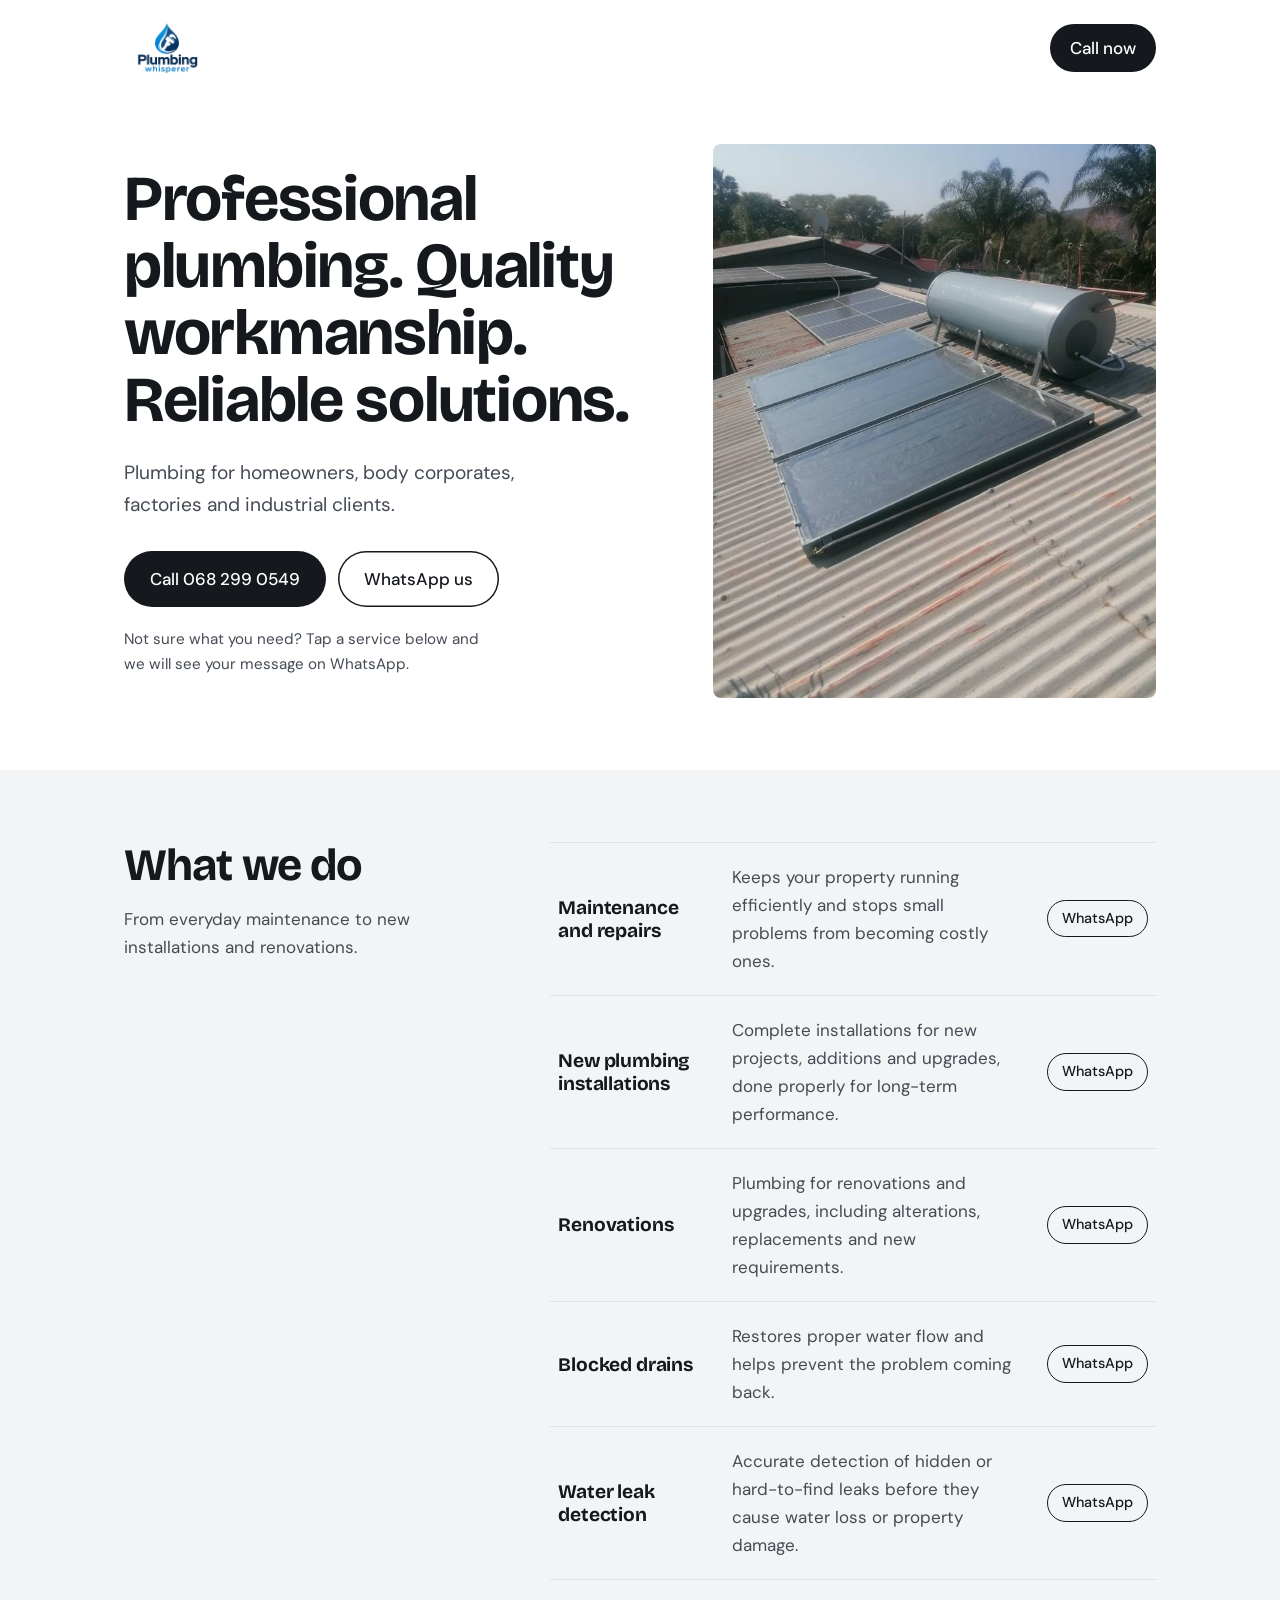
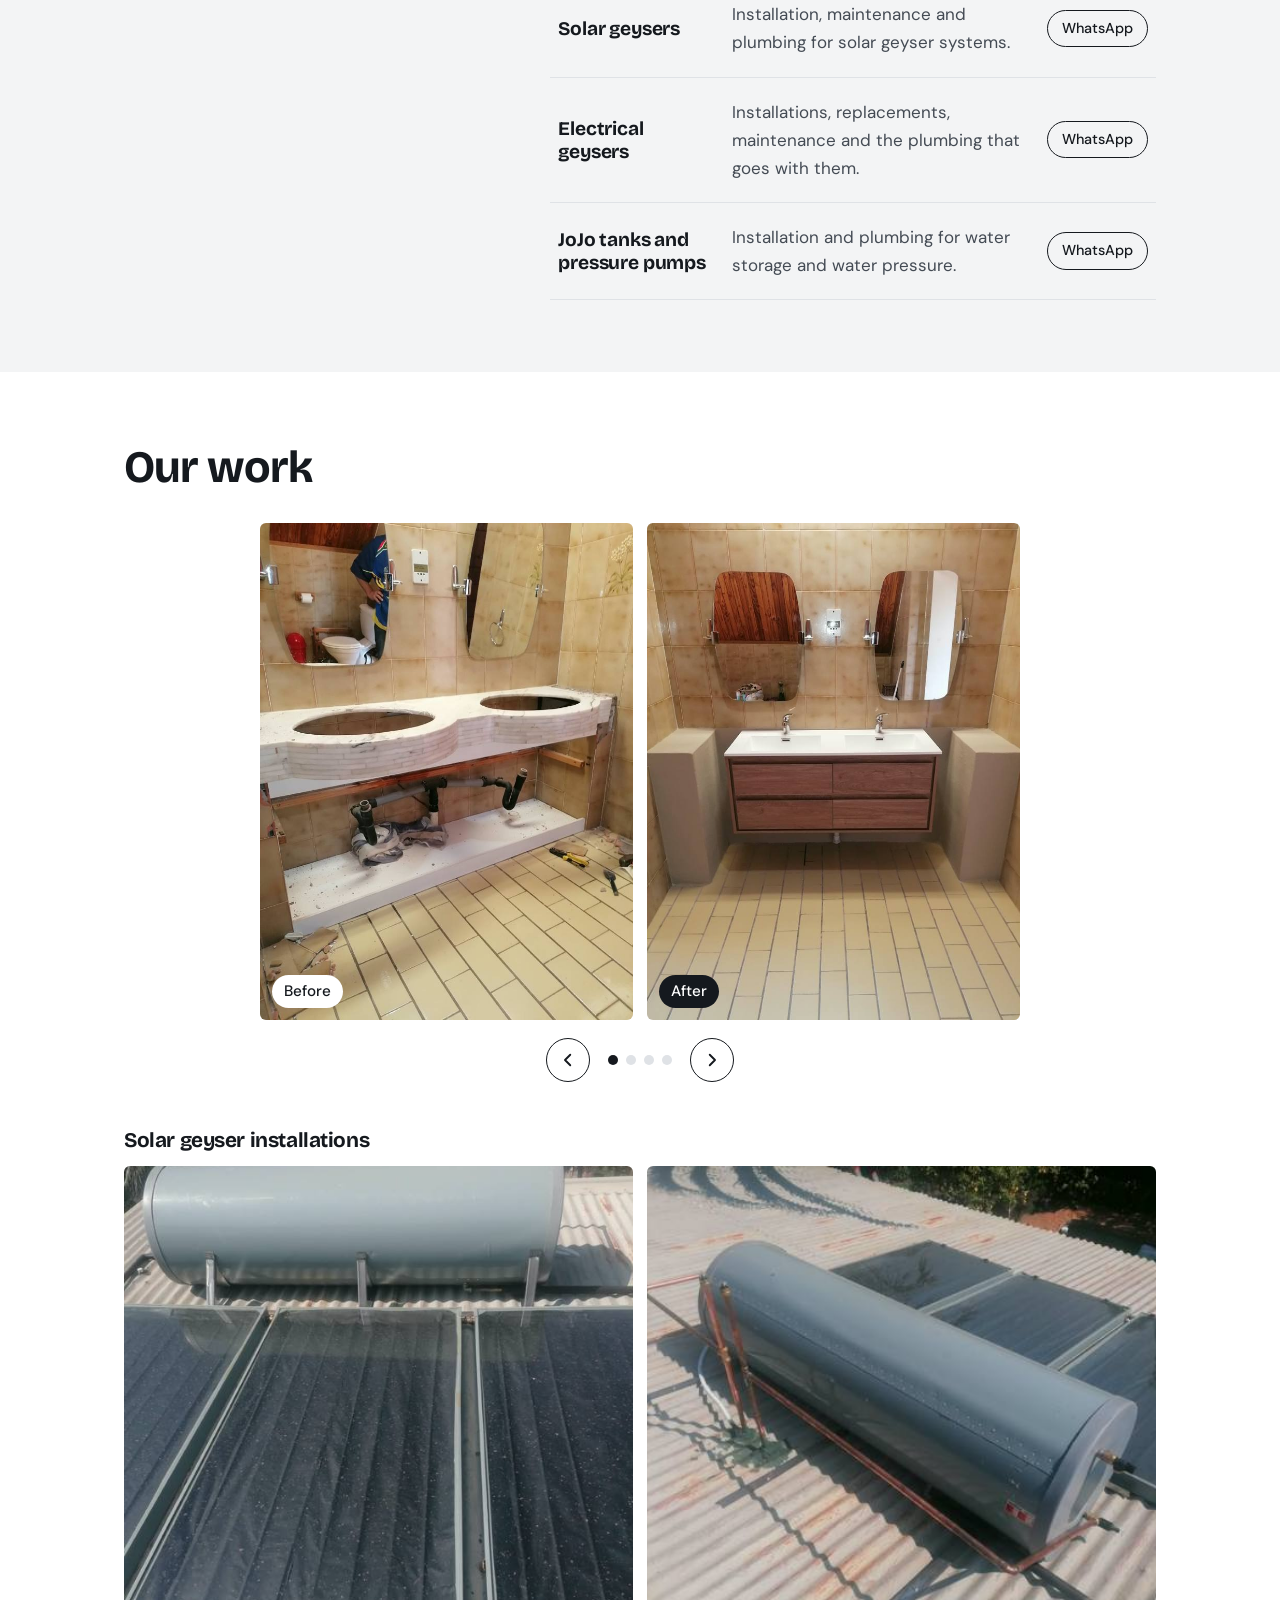
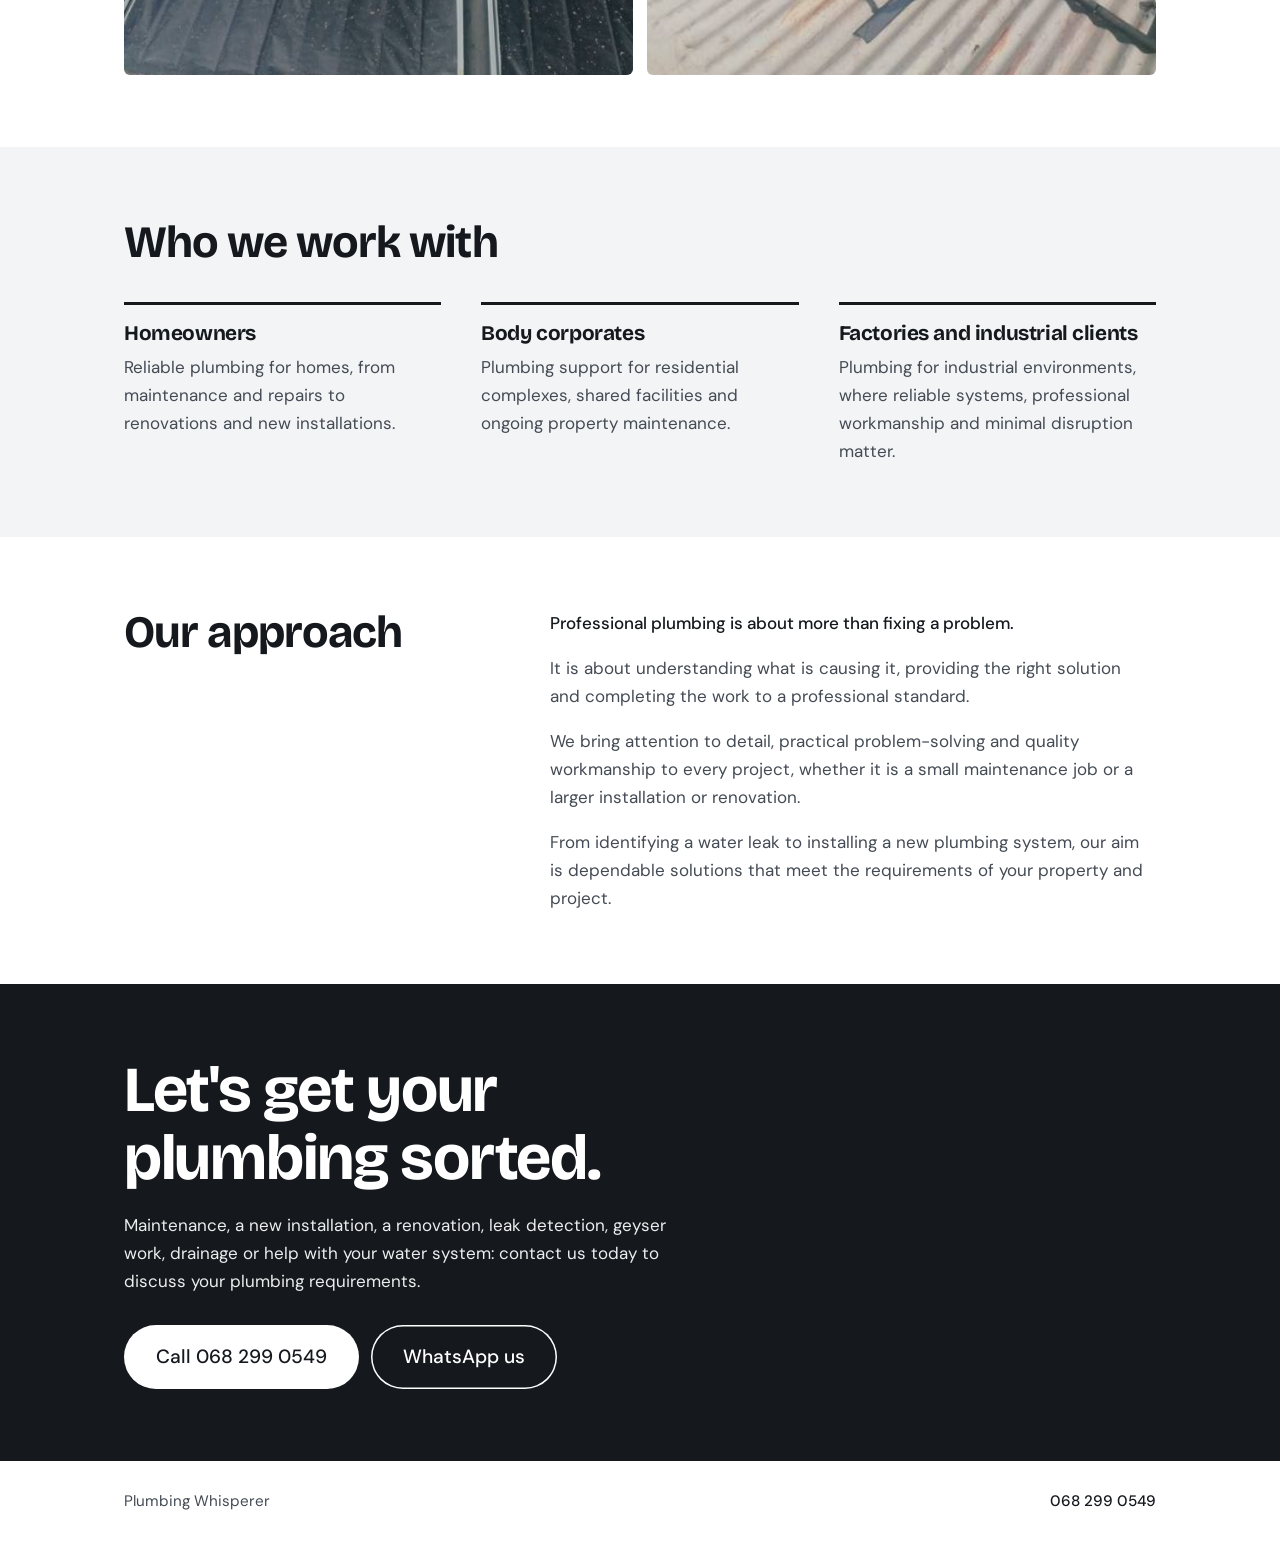
==== index.html @ 0b15be9b "Add files via upload" ====
<!DOCTYPE html>
<html lang="en">
<head>
<meta charset="utf-8">
<meta name="viewport" content="width=device-width, initial-scale=1, viewport-fit=cover">
<title>Plumbing Whisperer | Professional plumbing and leak detection</title>
<meta name="description" content="Professional plumbing for homes, body corporates and industrial clients: maintenance, installations, renovations, drains, leak detection, geysers and JoJo tanks.">
<link rel="preconnect" href="https://fonts.googleapis.com">
<link rel="preconnect" href="https://fonts.gstatic.com" crossorigin>
<link href="https://fonts.googleapis.com/css2?family=Bricolage+Grotesque:opsz,wght@12..96,500;12..96,700&family=DM+Sans:wght@400;500&display=swap" rel="stylesheet">
<style>
:root{
  --bg:#fff;--tint:#f3f4f5;--ink:#15191e;--text:#444b54;--blue:#15191e;--water:#cfd3d8;--line:#dfe2e6;--on-blue:#fff;color-scheme:light;
  box-sizing:border-box;padding-top:env(safe-area-inset-top,0px);padding-bottom:env(safe-area-inset-bottom,0px);
}
*,*::before,*::after{box-sizing:inherit}
html{scroll-behavior:smooth;scroll-padding-top:env(safe-area-inset-top,0px)}
body{margin:0;background:var(--bg);color:var(--text);font:400 1.0625rem/1.65 "DM Sans",system-ui,sans-serif}
h1,h2,h3{font-family:"Bricolage Grotesque","DM Sans",system-ui,sans-serif;color:var(--ink);margin:0;line-height:1.05;letter-spacing:-.02em}
p{margin:0 0 1em}
.wrap{max-width:1080px;margin:0 auto;padding:0 24px}
:focus-visible{outline:3px solid var(--blue);outline-offset:3px}
header{display:flex;align-items:center;justify-content:space-between;padding:16px 0}
.logo{background:#fff;border-radius:10px;padding:6px 12px;display:block}
.logo img{height:52px;width:auto;display:block}
.btn{display:inline-block;background:var(--blue);color:var(--on-blue);font-weight:500;text-decoration:none;padding:14px 26px;border-radius:999px;transition:transform .15s}
.btn:hover{transform:translateY(-2px)}
.btn.ghost{background:transparent;color:var(--ink);box-shadow:inset 0 0 0 1.5px var(--ink)}
header .btn{padding:10px 20px}
.actions{display:flex;flex-wrap:wrap;gap:12px}

.hero{padding:48px 0 72px}
.hero .wrap{display:grid;grid-template-columns:1.1fr .9fr;gap:48px;align-items:center}
.hero img{width:100%;aspect-ratio:4/5;object-fit:cover;border-radius:8px;display:block}
.hero h1{font-size:clamp(2.3rem,5.4vw,4rem);font-weight:700;max-width:15ch}
.hero p{max-width:36ch;font-size:1.2rem;margin:24px 0 30px}
.hero .hint{font-size:.95rem;margin:20px 0 0}

section{padding:72px 0}
.tint{background:var(--tint)}
.split{display:grid;grid-template-columns:1fr 1.6fr;gap:48px}
h2{font-size:clamp(1.9rem,4vw,2.8rem);font-weight:700}
.split h2+p{margin-top:16px;max-width:30ch}
.list{list-style:none;margin:0;padding:0}
.list li{border-top:1px solid var(--line)}
.list a{display:grid;grid-template-columns:minmax(150px,1fr) 2fr auto;gap:24px;align-items:center;padding:20px 8px;text-decoration:none;color:inherit;transition:background .15s}
.list a:hover{background:var(--bg)}
.go{font-size:.9rem;font-weight:500;color:var(--ink);border:1.5px solid var(--ink);border-radius:999px;padding:6px 14px}
.list li:last-child{border-bottom:1px solid var(--line)}
.list h3{font-size:1.2rem;letter-spacing:-.01em;line-height:1.2}
.list p{margin:0}

.pair{display:grid;grid-template-columns:1fr 1fr;gap:14px;margin-top:32px}
.pair figure,.strip figure{margin:0;position:relative;overflow:hidden;border-radius:6px;background:var(--line)}
.pair img{width:100%;aspect-ratio:3/4;object-fit:cover;display:block}
.pair figcaption{position:absolute;left:12px;bottom:12px;background:var(--bg);color:var(--ink);font-weight:500;font-size:.95rem;padding:4px 12px;border-radius:999px}
.pair .after figcaption{background:var(--blue);color:var(--on-blue)}
.carousel{max-width:760px;margin:32px auto 0}
.track{display:flex;gap:16px;overflow-x:auto;scroll-snap-type:x mandatory;scrollbar-width:none;-webkit-overflow-scrolling:touch}
.track::-webkit-scrollbar{display:none}
.slide{flex:0 0 100%;scroll-snap-align:center}
.slide .pair{margin:0}
.ctrl{display:flex;align-items:center;justify-content:center;gap:18px;margin-top:18px}
.nav{width:44px;height:44px;border-radius:50%;border:1.5px solid var(--ink);background:var(--bg);color:var(--ink);display:grid;place-items:center;cursor:pointer}
.nav:hover{background:var(--ink);color:var(--bg)}
.dots{display:flex;gap:8px}
.dots button{width:10px;height:10px;border-radius:50%;border:0;padding:0;background:var(--line);cursor:pointer}
.dots button[aria-current="true"]{background:var(--ink)}
@media (prefers-reduced-motion:no-preference){.track{scroll-behavior:smooth}}
.strip{display:grid;grid-template-columns:repeat(2,1fr);gap:14px;margin-top:14px}
.strip img{width:100%;aspect-ratio:1/1;object-fit:cover;display:block}
.sub{margin-top:48px;font-size:1.3rem}

.who{display:grid;grid-template-columns:repeat(3,1fr);gap:40px;margin-top:36px}
.who div{border-top:3px solid var(--blue);padding-top:18px}
.who h3{font-size:1.3rem;margin-bottom:8px}
.who p{margin:0}
.prose{max-width:60ch}
.prose p:last-child{margin:0}
.lead{color:var(--ink);font-weight:500}

.cta{background:var(--blue);color:var(--on-blue)}
.cta h2{color:var(--on-blue);font-size:clamp(2.2rem,6vw,4rem);max-width:14ch}
.cta p{max-width:46ch;margin:20px 0 30px;opacity:.92}
.cta .btn{background:var(--on-blue);color:var(--blue);font-size:1.2rem;padding:16px 32px}
.cta .btn.ghost{background:transparent;color:var(--on-blue);box-shadow:inset 0 0 0 1.5px var(--on-blue)}
.bar{display:none}
footer{padding:28px 0;font-size:.95rem}
footer .wrap{display:flex;flex-wrap:wrap;justify-content:space-between;gap:12px}
footer a{text-decoration:none;color:var(--ink);font-weight:500}

@media (max-width:760px){
  .split,.who{grid-template-columns:1fr}
  .list li{grid-template-columns:1fr;gap:6px}
  .hero{padding:44px 0 68px}
  section{padding:56px 0}
  .logo img{height:44px}
  .hero .wrap{grid-template-columns:1fr;gap:32px}
  .hero img{aspect-ratio:4/3}
  .list a{grid-template-columns:1fr auto;gap:6px 12px}
  .list a p{grid-column:1/2;grid-row:2}
  .list a .go{grid-column:2;grid-row:1/3}
  .bar{display:grid;grid-template-columns:1fr 1fr;gap:10px;position:fixed;left:0;right:0;bottom:0;z-index:5;background:var(--bg);border-top:1px solid var(--line);padding:10px 14px calc(10px + env(safe-area-inset-bottom,0px))}
  .bar .btn{text-align:center;padding:14px 10px}
  body{padding-bottom:84px}
}
</style>
</head>
<body>
<div class="wrap">
  <header>
    <a class="logo" href="#top" aria-label="Plumbing Whisperer home"><img src="[data-uri]" alt="Plumbing Whisperer"></a>
    <a class="btn" href="tel:+27682990549">Call now</a>
  </header>
</div>

<main id="top">
  <div class="hero">
        <div class="wrap">
      <div>
      <h1>Professional plumbing. Quality workmanship. Reliable solutions.</h1>
      <p>Plumbing for homeowners, body corporates, factories and industrial clients.</p>
      <div class="actions">
        <a class="btn" href="tel:+27682990549">Call 068 299 0549</a>
        <a class="btn ghost" href="https://wa.me/27682990549">WhatsApp us</a>
      </div>
      <p class="hint">Not sure what you need? Tap a service below and we will see your message on WhatsApp.</p>
      </div>
      <img src="[data-uri]" alt="Solar geyser and panels installed on a roof">
    </div>
  </div>

  <section class="tint">
    <div class="wrap split">
      <div>
        <h2>What we do</h2>
        <p>From everyday maintenance to new installations and renovations.</p>
      </div>
      <ul class="list">
        <li><a href="https://wa.me/27682990549?text=Hi%2C%20I%20need%20help%20with%3A%20maintenance%20and%20repairs"><h3>Maintenance and repairs</h3><p>Keeps your property running efficiently and stops small problems from becoming costly ones.</p><span class="go">WhatsApp</span></a></li>
        <li><a href="https://wa.me/27682990549?text=Hi%2C%20I%20need%20help%20with%3A%20new%20plumbing%20installations"><h3>New plumbing installations</h3><p>Complete installations for new projects, additions and upgrades, done properly for long-term performance.</p><span class="go">WhatsApp</span></a></li>
        <li><a href="https://wa.me/27682990549?text=Hi%2C%20I%20need%20help%20with%3A%20renovations"><h3>Renovations</h3><p>Plumbing for renovations and upgrades, including alterations, replacements and new requirements.</p><span class="go">WhatsApp</span></a></li>
        <li><a href="https://wa.me/27682990549?text=Hi%2C%20I%20need%20help%20with%3A%20blocked%20drains"><h3>Blocked drains</h3><p>Restores proper water flow and helps prevent the problem coming back.</p><span class="go">WhatsApp</span></a></li>
        <li><a href="https://wa.me/27682990549?text=Hi%2C%20I%20need%20help%20with%3A%20water%20leak%20detection"><h3>Water leak detection</h3><p>Accurate detection of hidden or hard-to-find leaks before they cause water loss or property damage.</p><span class="go">WhatsApp</span></a></li>
        <li><a href="https://wa.me/27682990549?text=Hi%2C%20I%20need%20help%20with%3A%20solar%20geysers"><h3>Solar geysers</h3><p>Installation, maintenance and plumbing for solar geyser systems.</p><span class="go">WhatsApp</span></a></li>
        <li><a href="https://wa.me/27682990549?text=Hi%2C%20I%20need%20help%20with%3A%20electrical%20geysers"><h3>Electrical geysers</h3><p>Installations, replacements, maintenance and the plumbing that goes with them.</p><span class="go">WhatsApp</span></a></li>
        <li><a href="https://wa.me/27682990549?text=Hi%2C%20I%20need%20help%20with%3A%20jojo%20tanks%20and%20pressure%20pumps"><h3>JoJo tanks and pressure pumps</h3><p>Installation and plumbing for water storage and water pressure.</p><span class="go">WhatsApp</span></a></li>
      </ul>
    </div>
  </section>

  <section>
    <div class="wrap">
      <h2>Our work</h2>
      <div class="carousel" role="region" aria-roledescription="carousel" aria-label="Before and after photos">
        <div class="track" tabindex="0"><div class="slide" role="group" aria-roledescription="slide"><div class="pair">
        <figure><img src="[data-uri]" alt="Bathroom basin area stripped out before the new vanity" loading="lazy"><figcaption>Before</figcaption></figure>
        <figure class="after"><img src="[data-uri]" alt="New double vanity installed in the bathroom" loading="lazy"><figcaption>After</figcaption></figure>
      </div></div><div class="slide" role="group" aria-roledescription="slide"><div class="pair">
        <figure><img src="[data-uri]" alt="Bare plastered wall with new water points" loading="lazy"><figcaption>Before</figcaption></figure>
        <figure class="after"><img src="[data-uri]" alt="Wall-hung vanity with two basins and taps" loading="lazy"><figcaption>After</figcaption></figure>
      </div></div><div class="slide" role="group" aria-roledescription="slide"><div class="pair"><figure><img src="[data-uri]" alt="Broken underground drain pipe in an excavated hole" loading="lazy"><figcaption>Before</figcaption></figure><figure class="after"><img src="[data-uri]" alt="New drain pipes fitted in the same hole" loading="lazy"><figcaption>After</figcaption></figure></div></div><div class="slide" role="group" aria-roledescription="slide"><div class="pair"><figure><img src="[data-uri]" alt="Close up of a cracked and broken drain fitting" loading="lazy"><figcaption>Before</figcaption></figure><figure class="after"><img src="[data-uri]" alt="Repaired drain with new pipework beside the manhole" loading="lazy"><figcaption>After</figcaption></figure></div></div></div>
        <div class="ctrl">
          <button class="nav prev" type="button" aria-label="Previous photos"><svg width="18" height="18" viewBox="0 0 24 24" fill="none" stroke="currentColor" stroke-width="2.5" stroke-linecap="round" stroke-linejoin="round"><path d="M15 5l-7 7 7 7"/></svg></button>
          <div class="dots"></div>
          <button class="nav next" type="button" aria-label="Next photos"><svg width="18" height="18" viewBox="0 0 24 24" fill="none" stroke="currentColor" stroke-width="2.5" stroke-linecap="round" stroke-linejoin="round"><path d="M9 5l7 7-7 7"/></svg></button>
        </div>
      </div>
      <h3 class="sub">Solar geyser installations</h3>
      <div class="strip">
        <figure><img src="[data-uri]" alt="Solar geyser panels and tank close up" loading="lazy"></figure>
        <figure><img src="[data-uri]" alt="Solar geyser tank with copper piping" loading="lazy"></figure>
      </div>
    </div>
  </section>

  <section class="tint">
    <div class="wrap">
      <h2>Who we work with</h2>
      <div class="who">
        <div><h3>Homeowners</h3><p>Reliable plumbing for homes, from maintenance and repairs to renovations and new installations.</p></div>
        <div><h3>Body corporates</h3><p>Plumbing support for residential complexes, shared facilities and ongoing property maintenance.</p></div>
        <div><h3>Factories and industrial clients</h3><p>Plumbing for industrial environments, where reliable systems, professional workmanship and minimal disruption matter.</p></div>
      </div>
    </div>
  </section>

  <section>
    <div class="wrap split">
      <h2>Our approach</h2>
      <div class="prose">
        <p class="lead">Professional plumbing is about more than fixing a problem.</p>
        <p>It is about understanding what is causing it, providing the right solution and completing the work to a professional standard.</p>
        <p>We bring attention to detail, practical problem-solving and quality workmanship to every project, whether it is a small maintenance job or a larger installation or renovation.</p>
        <p>From identifying a water leak to installing a new plumbing system, our aim is dependable solutions that meet the requirements of your property and project.</p>
      </div>
    </div>
  </section>

  <section class="cta">
    <div class="wrap">
      <h2>Let's get your plumbing sorted.</h2>
      <p>Maintenance, a new installation, a renovation, leak detection, geyser work, drainage or help with your water system: contact us today to discuss your plumbing requirements.</p>
      <div class="actions">
        <a class="btn" href="tel:+27682990549">Call 068 299 0549</a>
        <a class="btn ghost" href="https://wa.me/27682990549">WhatsApp us</a>
      </div>
    </div>
  </section>
</main>

<footer>
  <div class="wrap">
    <span>Plumbing Whisperer</span>
    <a href="tel:+27682990549">068 299 0549</a>
  </div>
</footer>
<div class="bar"><a class="btn" href="tel:+27682990549">Call now</a><a class="btn ghost" href="https://wa.me/27682990549">WhatsApp</a></div>
<script>
(function(){
  var t=document.querySelector('.track'); if(!t) return;
  var slides=t.querySelectorAll('.slide'), dots=document.querySelector('.dots');
  slides.forEach(function(_,i){var d=document.createElement('button');d.type='button';d.setAttribute('aria-label','Go to photos '+(i+1));d.onclick=function(){t.scrollTo({left:slides[i].offsetLeft-t.offsetLeft})};dots.appendChild(d)});
  function upd(){var i=Math.round(t.scrollLeft/(slides[0].offsetWidth+16));dots.querySelectorAll('button').forEach(function(d,j){d.setAttribute('aria-current',j===i?'true':'false')})}
  t.addEventListener('scroll',upd,{passive:true}); upd();
  document.querySelector('.prev').onclick=function(){t.scrollBy({left:-t.clientWidth})};
  document.querySelector('.next').onclick=function(){t.scrollBy({left:t.clientWidth})};
})();
</script>
</body>
</html>
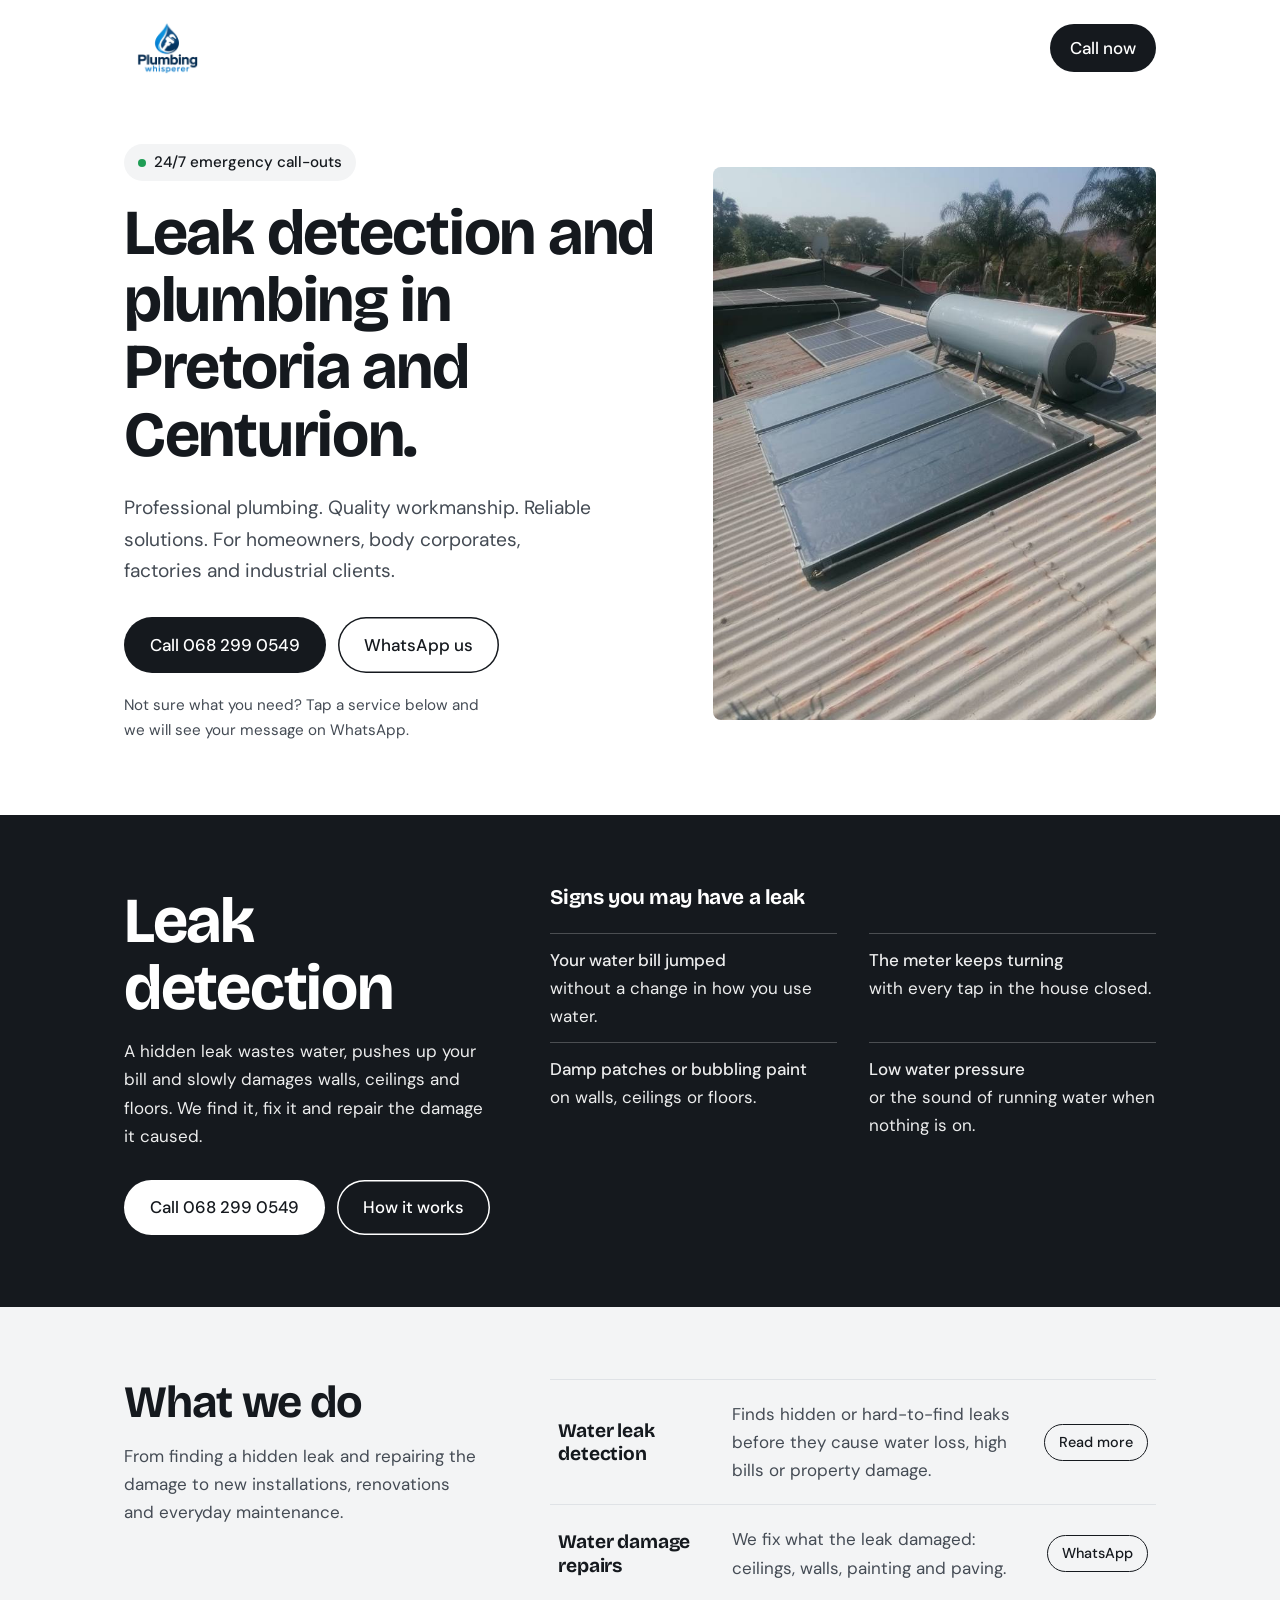
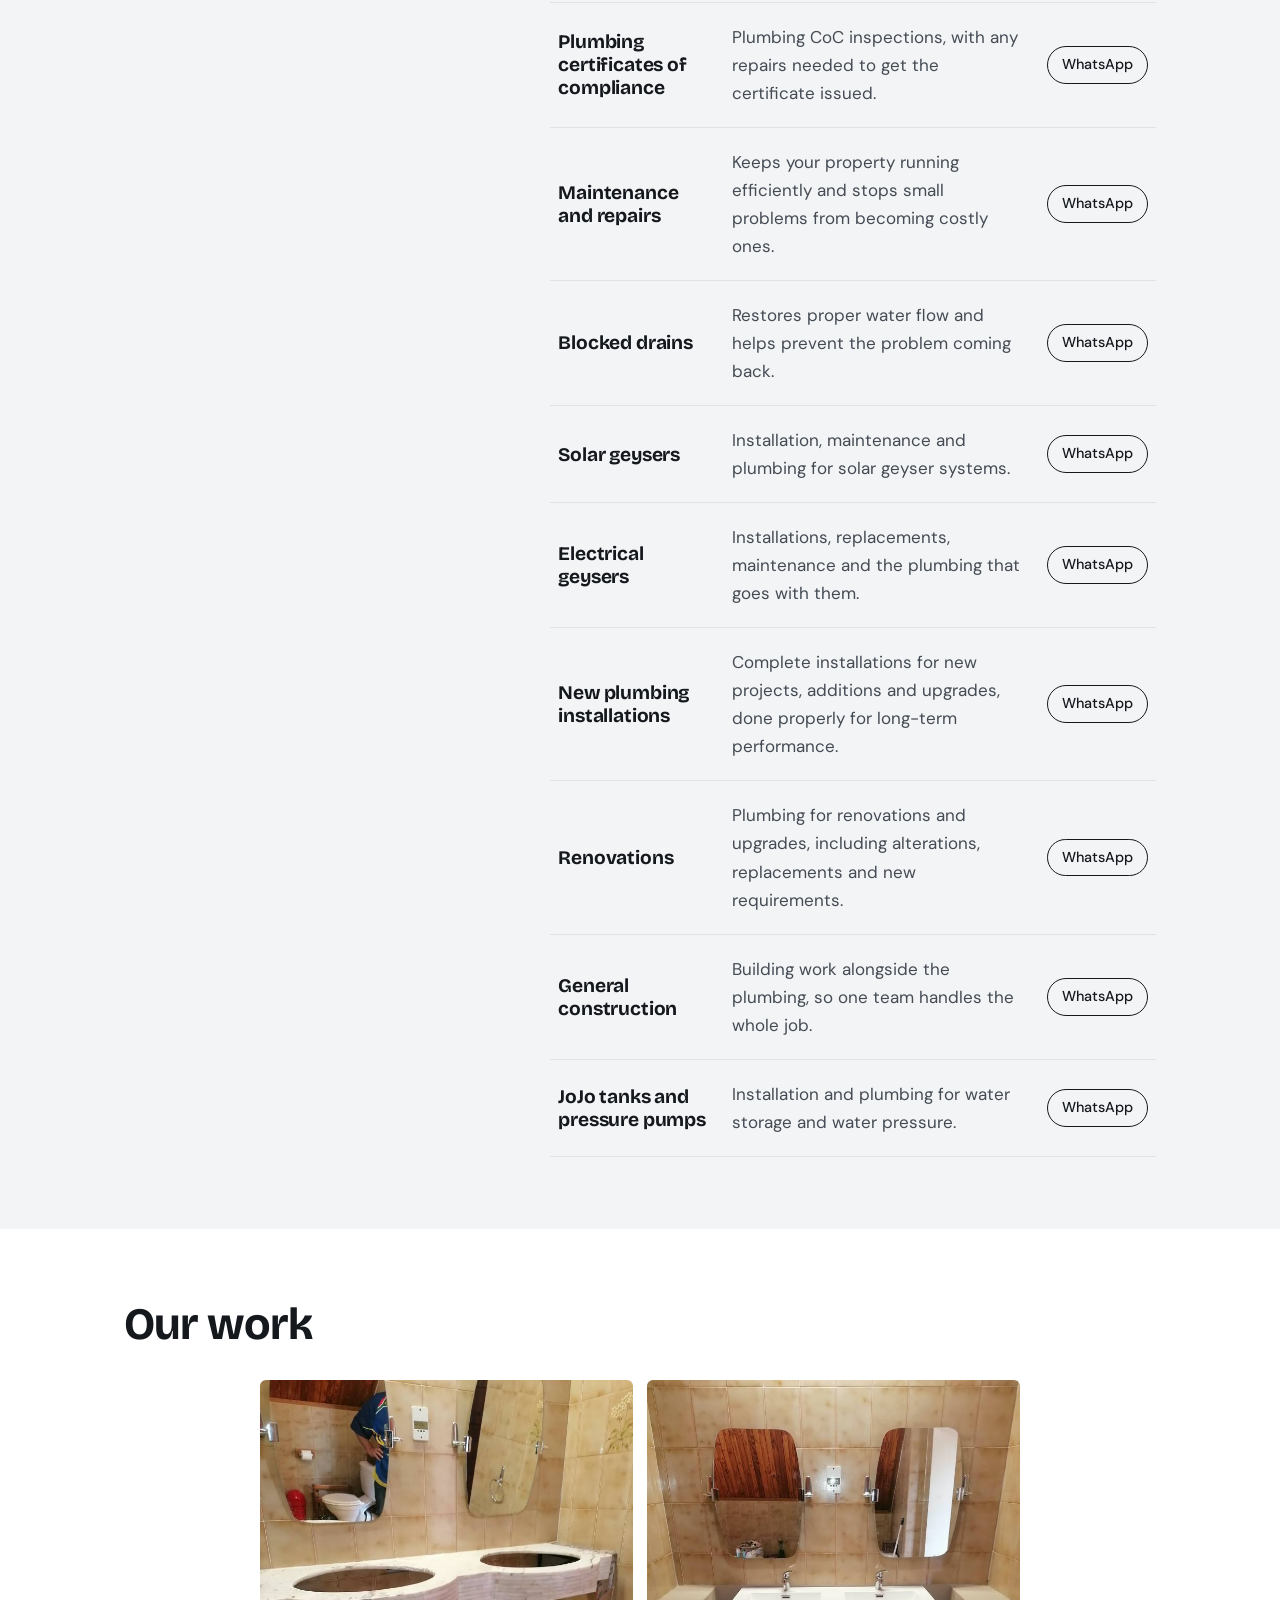
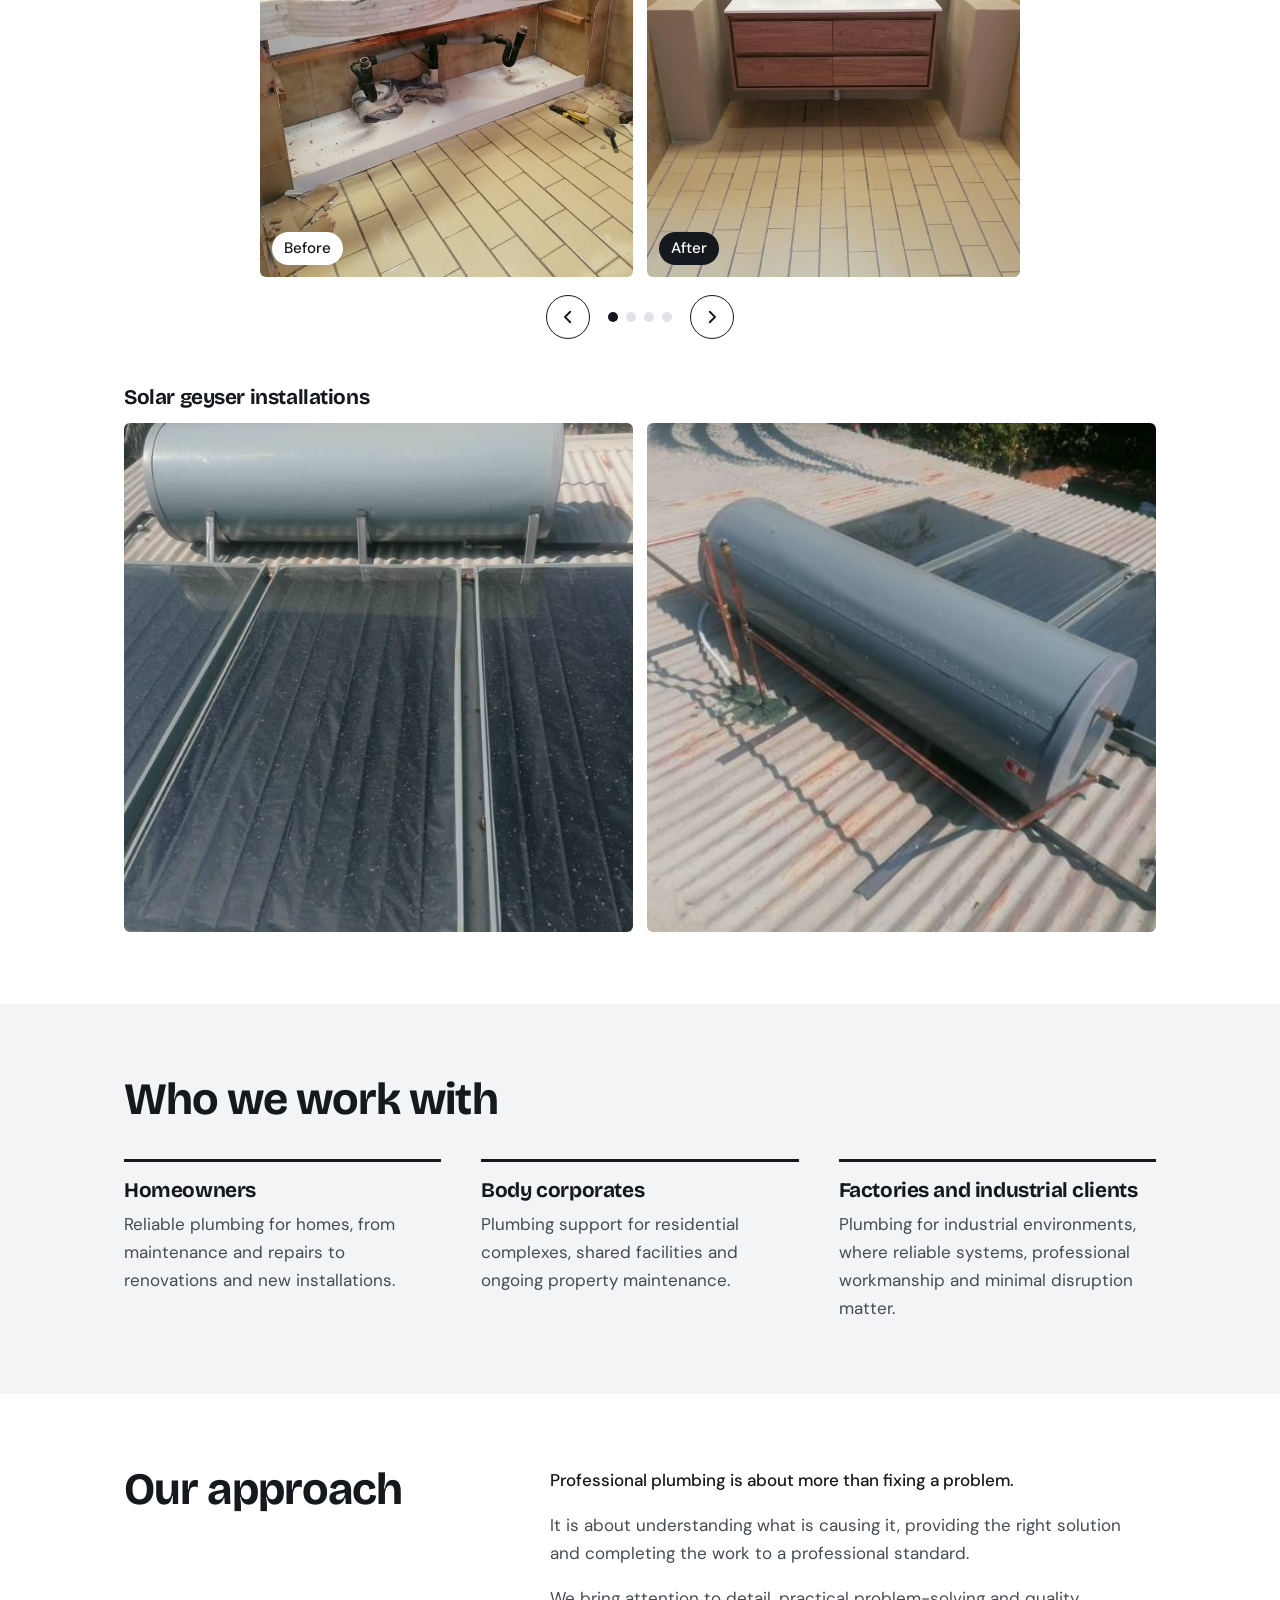
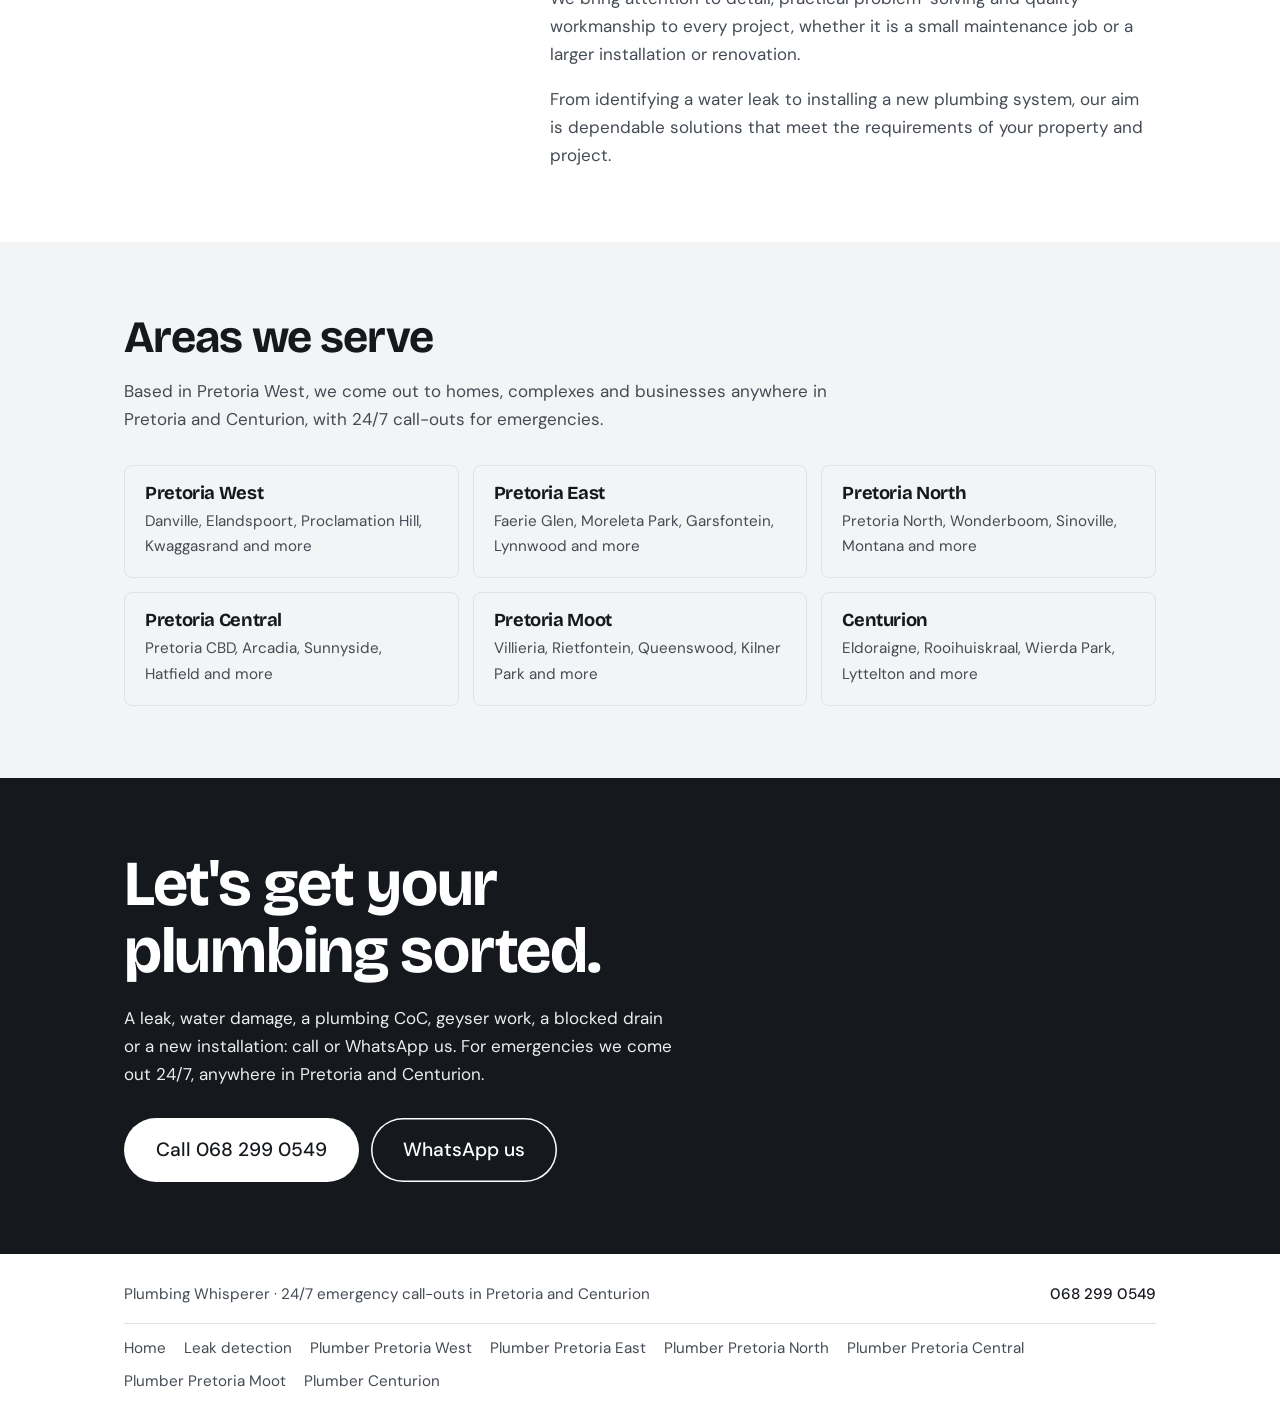
==== commit 6484f1d4: "Add local SEO: leak detection page, Pretoria/Centurion area pages - Lead with leak detection and 24/" ====
--- a/index.html
+++ b/index.html
@@ -3,113 +3,153 @@
 <head>
 <meta charset="utf-8">
 <meta name="viewport" content="width=device-width, initial-scale=1, viewport-fit=cover">
-<title>Plumbing Whisperer | Professional plumbing and leak detection</title>
-<meta name="description" content="Professional plumbing for homes, body corporates and industrial clients: maintenance, installations, renovations, drains, leak detection, geysers and JoJo tanks.">
+<title>Plumber Pretoria &amp; Centurion | 24/7 Leak Detection | Plumbing Whisperer</title>
+<meta name="description" content="Leak detection and plumbing in Pretoria and Centurion, with 24/7 emergency call-outs. Water damage repairs, plumbing CoCs, geysers, drains and maintenance. Call 068 299 0549.">
+<link rel="canonical" href="https://www.plumbing-whisperer.co.za/">
+<link rel="icon" href="/images/logo.png">
+<meta property="og:type" content="website">
+<meta property="og:site_name" content="Plumbing Whisperer">
+<meta property="og:title" content="Plumber in Pretoria &amp; Centurion | 24/7 Leak Detection">
+<meta property="og:description" content="Leak detection, water damage repairs, plumbing CoCs, geysers and drains across Pretoria and Centurion. 24/7 emergency call-outs: 068 299 0549.">
+<meta property="og:url" content="https://www.plumbing-whisperer.co.za/">
+<meta property="og:image" content="https://www.plumbing-whisperer.co.za/images/solar-geyser-and-panels-installed-on-a-roof.jpg">
+<meta name="twitter:card" content="summary_large_image">
+<script type="application/ld+json">
+{
+  "@context": "https://schema.org",
+  "@type": "Plumber",
+  "@id": "https://www.plumbing-whisperer.co.za/#business",
+  "name": "Plumbing Whisperer",
+  "url": "https://www.plumbing-whisperer.co.za/",
+  "logo": "https://www.plumbing-whisperer.co.za/images/logo.png",
+  "image": "https://www.plumbing-whisperer.co.za/images/solar-geyser-and-panels-installed-on-a-roof.jpg",
+  "telephone": "+27682990549",
+  "description": "Leak detection and professional plumbing for homeowners, body corporates, factories and industrial clients across Pretoria and Centurion, with 24/7 emergency call-outs.",
+  "address": {
+    "@type": "PostalAddress",
+    "addressLocality": "Pretoria West",
+    "addressRegion": "Gauteng",
+    "addressCountry": "ZA"
+  },
+  "areaServed": [
+    {
+      "@type": "City",
+      "name": "Pretoria"
+    },
+    {
+      "@type": "City",
+      "name": "Centurion"
+    }
+  ],
+  "openingHoursSpecification": {
+    "@type": "OpeningHoursSpecification",
+    "dayOfWeek": [
+      "Monday",
+      "Tuesday",
+      "Wednesday",
+      "Thursday",
+      "Friday",
+      "Saturday",
+      "Sunday"
+    ],
+    "opens": "00:00",
+    "closes": "23:59"
+  },
+  "hasOfferCatalog": {
+    "@type": "OfferCatalog",
+    "name": "Plumbing services",
+    "itemListElement": [
+      {
+        "@type": "Offer",
+        "itemOffered": {
+          "@type": "Service",
+          "name": "Water leak detection",
+          "url": "https://www.plumbing-whisperer.co.za/leak-detection/"
+        }
+      },
+      {
+        "@type": "Offer",
+        "itemOffered": {
+          "@type": "Service",
+          "name": "Water damage repairs"
+        }
+      },
+      {
+        "@type": "Offer",
+        "itemOffered": {
+          "@type": "Service",
+          "name": "Plumbing certificates of compliance (CoC)"
+        }
+      },
+      {
+        "@type": "Offer",
+        "itemOffered": {
+          "@type": "Service",
+          "name": "Maintenance and repairs"
+        }
+      },
+      {
+        "@type": "Offer",
+        "itemOffered": {
+          "@type": "Service",
+          "name": "Blocked drains"
+        }
+      },
+      {
+        "@type": "Offer",
+        "itemOffered": {
+          "@type": "Service",
+          "name": "Solar geysers"
+        }
+      },
+      {
+        "@type": "Offer",
+        "itemOffered": {
+          "@type": "Service",
+          "name": "Electrical geysers"
+        }
+      },
+      {
+        "@type": "Offer",
+        "itemOffered": {
+          "@type": "Service",
+          "name": "New plumbing installations"
+        }
+      },
+      {
+        "@type": "Offer",
+        "itemOffered": {
+          "@type": "Service",
+          "name": "Renovations"
+        }
+      },
+      {
+        "@type": "Offer",
+        "itemOffered": {
+          "@type": "Service",
+          "name": "General construction"
+        }
+      },
+      {
+        "@type": "Offer",
+        "itemOffered": {
+          "@type": "Service",
+          "name": "JoJo tanks and pressure pumps"
+        }
+      }
+    ]
+  }
+}
+</script>
 <link rel="preconnect" href="https://fonts.googleapis.com">
 <link rel="preconnect" href="https://fonts.gstatic.com" crossorigin>
 <link href="https://fonts.googleapis.com/css2?family=Bricolage+Grotesque:opsz,wght@12..96,500;12..96,700&family=DM+Sans:wght@400;500&display=swap" rel="stylesheet">
-<style>
-:root{
-  --bg:#fff;--tint:#f3f4f5;--ink:#15191e;--text:#444b54;--blue:#15191e;--water:#cfd3d8;--line:#dfe2e6;--on-blue:#fff;color-scheme:light;
-  box-sizing:border-box;padding-top:env(safe-area-inset-top,0px);padding-bottom:env(safe-area-inset-bottom,0px);
-}
-*,*::before,*::after{box-sizing:inherit}
-html{scroll-behavior:smooth;scroll-padding-top:env(safe-area-inset-top,0px)}
-body{margin:0;background:var(--bg);color:var(--text);font:400 1.0625rem/1.65 "DM Sans",system-ui,sans-serif}
-h1,h2,h3{font-family:"Bricolage Grotesque","DM Sans",system-ui,sans-serif;color:var(--ink);margin:0;line-height:1.05;letter-spacing:-.02em}
-p{margin:0 0 1em}
-.wrap{max-width:1080px;margin:0 auto;padding:0 24px}
-:focus-visible{outline:3px solid var(--blue);outline-offset:3px}
-header{display:flex;align-items:center;justify-content:space-between;padding:16px 0}
-.logo{background:#fff;border-radius:10px;padding:6px 12px;display:block}
-.logo img{height:52px;width:auto;display:block}
-.btn{display:inline-block;background:var(--blue);color:var(--on-blue);font-weight:500;text-decoration:none;padding:14px 26px;border-radius:999px;transition:transform .15s}
-.btn:hover{transform:translateY(-2px)}
-.btn.ghost{background:transparent;color:var(--ink);box-shadow:inset 0 0 0 1.5px var(--ink)}
-header .btn{padding:10px 20px}
-.actions{display:flex;flex-wrap:wrap;gap:12px}
-
-.hero{padding:48px 0 72px}
-.hero .wrap{display:grid;grid-template-columns:1.1fr .9fr;gap:48px;align-items:center}
-.hero img{width:100%;aspect-ratio:4/5;object-fit:cover;border-radius:8px;display:block}
-.hero h1{font-size:clamp(2.3rem,5.4vw,4rem);font-weight:700;max-width:15ch}
-.hero p{max-width:36ch;font-size:1.2rem;margin:24px 0 30px}
-.hero .hint{font-size:.95rem;margin:20px 0 0}
-
-section{padding:72px 0}
-.tint{background:var(--tint)}
-.split{display:grid;grid-template-columns:1fr 1.6fr;gap:48px}
-h2{font-size:clamp(1.9rem,4vw,2.8rem);font-weight:700}
-.split h2+p{margin-top:16px;max-width:30ch}
-.list{list-style:none;margin:0;padding:0}
-.list li{border-top:1px solid var(--line)}
-.list a{display:grid;grid-template-columns:minmax(150px,1fr) 2fr auto;gap:24px;align-items:center;padding:20px 8px;text-decoration:none;color:inherit;transition:background .15s}
-.list a:hover{background:var(--bg)}
-.go{font-size:.9rem;font-weight:500;color:var(--ink);border:1.5px solid var(--ink);border-radius:999px;padding:6px 14px}
-.list li:last-child{border-bottom:1px solid var(--line)}
-.list h3{font-size:1.2rem;letter-spacing:-.01em;line-height:1.2}
-.list p{margin:0}
-
-.pair{display:grid;grid-template-columns:1fr 1fr;gap:14px;margin-top:32px}
-.pair figure,.strip figure{margin:0;position:relative;overflow:hidden;border-radius:6px;background:var(--line)}
-.pair img{width:100%;aspect-ratio:3/4;object-fit:cover;display:block}
-.pair figcaption{position:absolute;left:12px;bottom:12px;background:var(--bg);color:var(--ink);font-weight:500;font-size:.95rem;padding:4px 12px;border-radius:999px}
-.pair .after figcaption{background:var(--blue);color:var(--on-blue)}
-.carousel{max-width:760px;margin:32px auto 0}
-.track{display:flex;gap:16px;overflow-x:auto;scroll-snap-type:x mandatory;scrollbar-width:none;-webkit-overflow-scrolling:touch}
-.track::-webkit-scrollbar{display:none}
-.slide{flex:0 0 100%;scroll-snap-align:center}
-.slide .pair{margin:0}
-.ctrl{display:flex;align-items:center;justify-content:center;gap:18px;margin-top:18px}
-.nav{width:44px;height:44px;border-radius:50%;border:1.5px solid var(--ink);background:var(--bg);color:var(--ink);display:grid;place-items:center;cursor:pointer}
-.nav:hover{background:var(--ink);color:var(--bg)}
-.dots{display:flex;gap:8px}
-.dots button{width:10px;height:10px;border-radius:50%;border:0;padding:0;background:var(--line);cursor:pointer}
-.dots button[aria-current="true"]{background:var(--ink)}
-@media (prefers-reduced-motion:no-preference){.track{scroll-behavior:smooth}}
-.strip{display:grid;grid-template-columns:repeat(2,1fr);gap:14px;margin-top:14px}
-.strip img{width:100%;aspect-ratio:1/1;object-fit:cover;display:block}
-.sub{margin-top:48px;font-size:1.3rem}
-
-.who{display:grid;grid-template-columns:repeat(3,1fr);gap:40px;margin-top:36px}
-.who div{border-top:3px solid var(--blue);padding-top:18px}
-.who h3{font-size:1.3rem;margin-bottom:8px}
-.who p{margin:0}
-.prose{max-width:60ch}
-.prose p:last-child{margin:0}
-.lead{color:var(--ink);font-weight:500}
-
-.cta{background:var(--blue);color:var(--on-blue)}
-.cta h2{color:var(--on-blue);font-size:clamp(2.2rem,6vw,4rem);max-width:14ch}
-.cta p{max-width:46ch;margin:20px 0 30px;opacity:.92}
-.cta .btn{background:var(--on-blue);color:var(--blue);font-size:1.2rem;padding:16px 32px}
-.cta .btn.ghost{background:transparent;color:var(--on-blue);box-shadow:inset 0 0 0 1.5px var(--on-blue)}
-.bar{display:none}
-footer{padding:28px 0;font-size:.95rem}
-footer .wrap{display:flex;flex-wrap:wrap;justify-content:space-between;gap:12px}
-footer a{text-decoration:none;color:var(--ink);font-weight:500}
-
-@media (max-width:760px){
-  .split,.who{grid-template-columns:1fr}
-  .list li{grid-template-columns:1fr;gap:6px}
-  .hero{padding:44px 0 68px}
-  section{padding:56px 0}
-  .logo img{height:44px}
-  .hero .wrap{grid-template-columns:1fr;gap:32px}
-  .hero img{aspect-ratio:4/3}
-  .list a{grid-template-columns:1fr auto;gap:6px 12px}
-  .list a p{grid-column:1/2;grid-row:2}
-  .list a .go{grid-column:2;grid-row:1/3}
-  .bar{display:grid;grid-template-columns:1fr 1fr;gap:10px;position:fixed;left:0;right:0;bottom:0;z-index:5;background:var(--bg);border-top:1px solid var(--line);padding:10px 14px calc(10px + env(safe-area-inset-bottom,0px))}
-  .bar .btn{text-align:center;padding:14px 10px}
-  body{padding-bottom:84px}
-}
-</style>
+<link rel="stylesheet" href="/styles.css">
 </head>
 <body>
 <div class="wrap">
   <header>
-    <a class="logo" href="#top" aria-label="Plumbing Whisperer home"><img src="[data-uri]